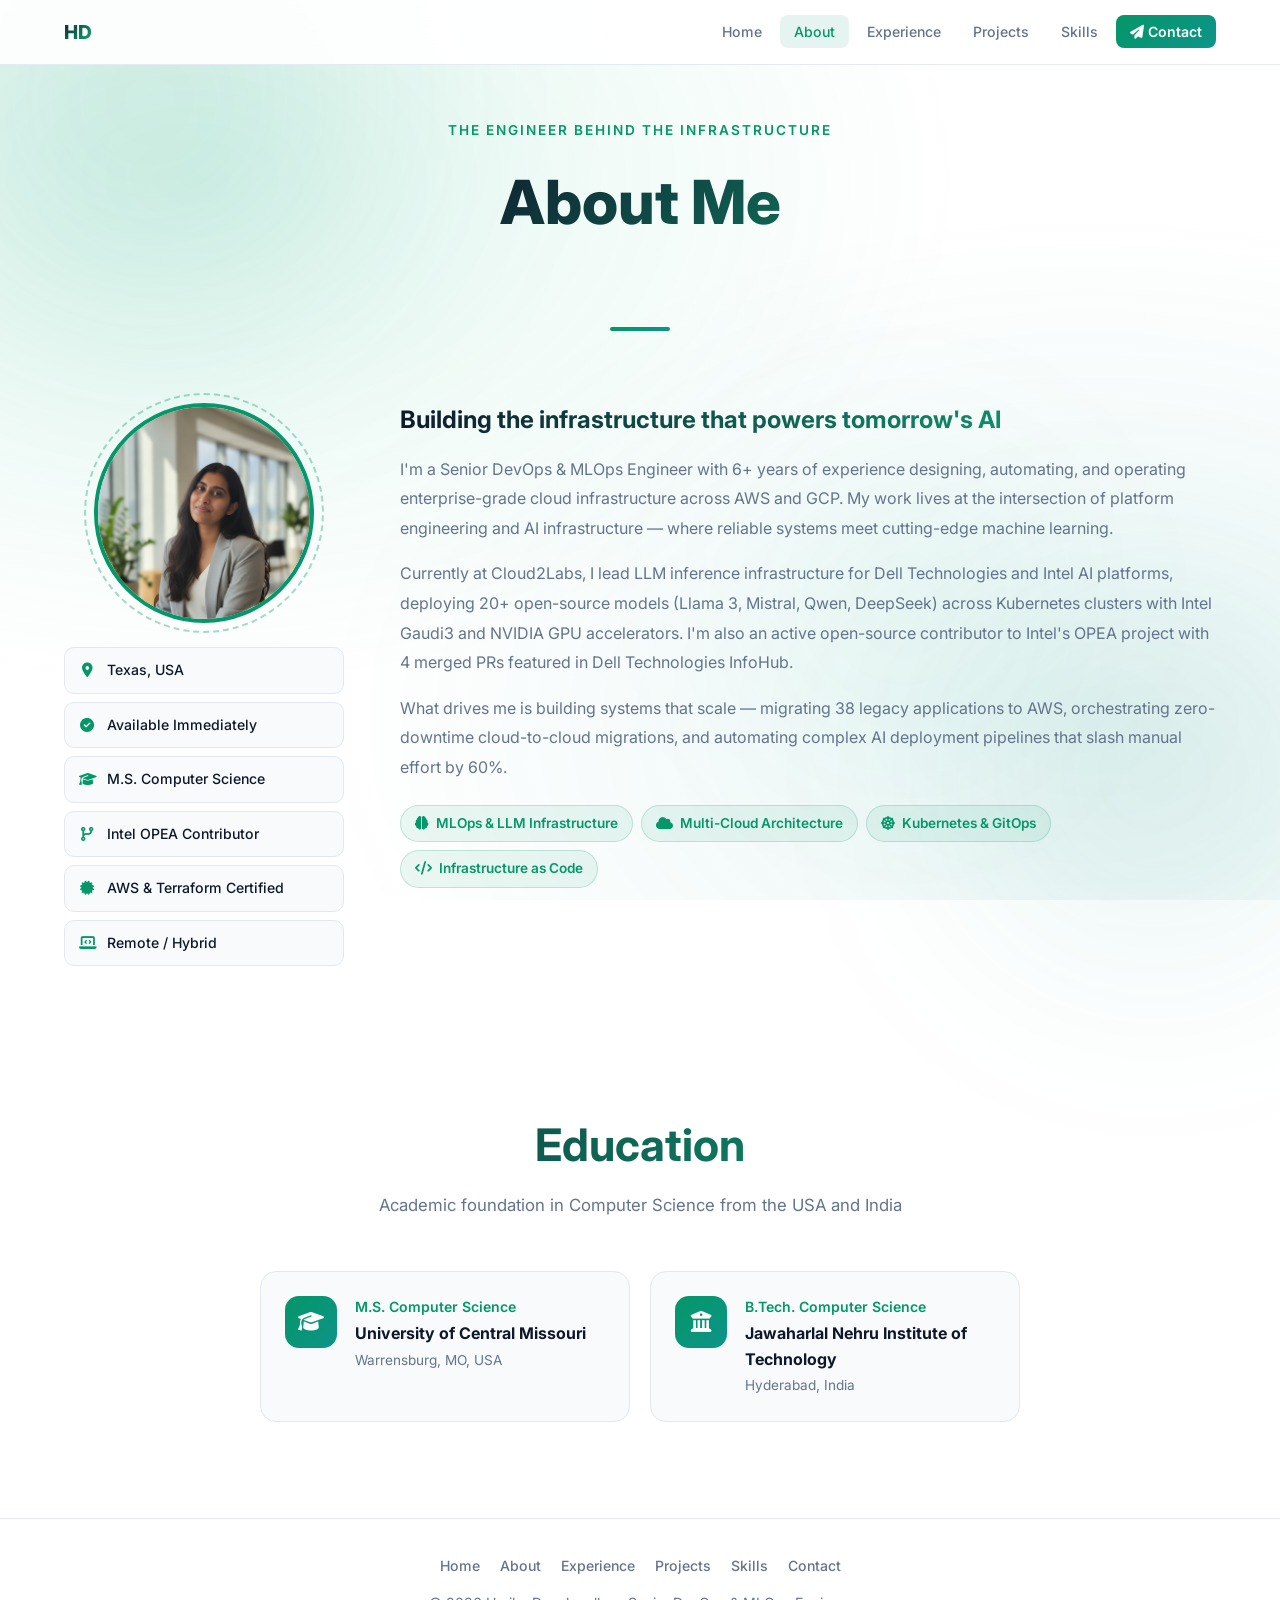
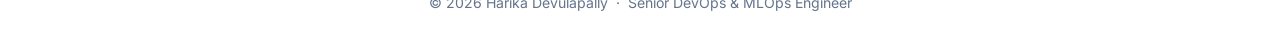
==== about.html @ 58b48db8 "Convert single-page portfolio to multi-page layout Split into 6 pages: Home (hero + achievements), A" ====
<!DOCTYPE html>
<html lang="en">
<head>
    <meta charset="UTF-8">
    <meta name="viewport" content="width=device-width, initial-scale=1.0">
    <title>About &mdash; Harika Devulapally</title>
    <link href="https://fonts.googleapis.com/css2?family=Inter:wght@300;400;500;600;700;800&display=swap" rel="stylesheet">
    <link rel="stylesheet" href="https://cdnjs.cloudflare.com/ajax/libs/font-awesome/6.4.0/css/all.min.css">
    <link rel="stylesheet" href="style.css">
</head>
<body>
    <div class="bg-animation"></div>
    <div class="blob blob-1"></div>
    <div class="blob blob-2"></div>
    <div class="blob blob-3"></div>
    <nav>
        <div class="nav-inner">
            <a href="index.html" class="nav-logo">HD</a>
            <button class="nav-toggle" onclick="toggleNav()" aria-label="Menu">
                <i class="fas fa-bars"></i>
            </button>
            <ul class="nav-links" id="navLinks">
                <li><a href="index.html" >Home</a></li>
                <li><a href="about.html" class="active">About</a></li>
                <li><a href="experience.html" >Experience</a></li>
                <li><a href="projects.html" >Projects</a></li>
                <li><a href="skills.html" >Skills</a></li>
                <li><a href="contact.html" class="nav-cta"><i class="fas fa-paper-plane"></i> Contact</a></li>
            </ul>
        </div>
    </nav>
    <div class="page-hero">
        <div class="container">
            <p class="page-hero-sub">The engineer behind the infrastructure</p>
            <h1>About Me</h1>
        </div>
    </div>
        <div class="page-hero-divider"></div>
    </div>

    <section>
        <div class="container">
            <div class="about-grid">
                <div class="about-avatar-col">
                    <div class="avatar-wrapper">
                        <img src="photo.jpg" alt="Harika Devulapally" class="avatar-photo"
                             onerror="this.style.display='none';document.getElementById('avatarFallback').style.display='flex'">
                        <div class="avatar" id="avatarFallback" style="display:none">HD</div>
                        <div class="avatar-ring"></div>
                    </div>
                    <div class="about-quick-facts">
                        <div class="quick-fact"><i class="fas fa-map-marker-alt"></i><span>Texas, USA</span></div>
                        <div class="quick-fact"><i class="fas fa-circle-check"></i><span>Available Immediately</span></div>
                        <div class="quick-fact"><i class="fas fa-graduation-cap"></i><span>M.S. Computer Science</span></div>
                        <div class="quick-fact"><i class="fas fa-code-branch"></i><span>Intel OPEA Contributor</span></div>
                        <div class="quick-fact"><i class="fas fa-certificate"></i><span>AWS &amp; Terraform Certified</span></div>
                        <div class="quick-fact"><i class="fas fa-laptop-code"></i><span>Remote / Hybrid</span></div>
                    </div>
                </div>
                <div class="about-bio-col">
                    <h3>Building the infrastructure that powers tomorrow's AI</h3>
                    <p>I'm a Senior DevOps &amp; MLOps Engineer with 6+ years of experience designing, automating, and operating enterprise-grade cloud infrastructure across AWS and GCP. My work lives at the intersection of platform engineering and AI infrastructure &mdash; where reliable systems meet cutting-edge machine learning.</p>
                    <p>Currently at Cloud2Labs, I lead LLM inference infrastructure for Dell Technologies and Intel AI platforms, deploying 20+ open-source models (Llama 3, Mistral, Qwen, DeepSeek) across Kubernetes clusters with Intel Gaudi3 and NVIDIA GPU accelerators. I'm also an active open-source contributor to Intel's OPEA project with 4 merged PRs featured in Dell Technologies InfoHub.</p>
                    <p>What drives me is building systems that scale &mdash; migrating 38 legacy applications to AWS, orchestrating zero-downtime cloud-to-cloud migrations, and automating complex AI deployment pipelines that slash manual effort by 60%.</p>
                    <div class="about-focus-areas">
                        <span class="focus-tag"><i class="fas fa-brain"></i> MLOps &amp; LLM Infrastructure</span>
                        <span class="focus-tag"><i class="fas fa-cloud"></i> Multi-Cloud Architecture</span>
                        <span class="focus-tag"><i class="fas fa-dharmachakra"></i> Kubernetes &amp; GitOps</span>
                        <span class="focus-tag"><i class="fas fa-code"></i> Infrastructure as Code</span>
                    </div>
                </div>
            </div>
        </div>
    </section>

    <section>
        <div class="container">
            <div class="section-header"><h2>Education</h2><p>Academic foundation in Computer Science from the USA and India</p></div>
            <div class="education-grid">
                <div class="edu-card"><div class="edu-icon"><i class="fas fa-graduation-cap"></i></div><div class="edu-info"><div class="degree">M.S. Computer Science</div><h4>University of Central Missouri</h4><p>Warrensburg, MO, USA</p></div></div>
                <div class="edu-card"><div class="edu-icon"><i class="fas fa-university"></i></div><div class="edu-info"><div class="degree">B.Tech. Computer Science</div><h4>Jawaharlal Nehru Institute of Technology</h4><p>Hyderabad, India</p></div></div>
            </div>
        </div>
    </section>

    <footer>
        <div class="container">
            <div class="footer-links">
                <a href="index.html">Home</a>
                <a href="about.html">About</a>
                <a href="experience.html">Experience</a>
                <a href="projects.html">Projects</a>
                <a href="skills.html">Skills</a>
                <a href="contact.html">Contact</a>
            </div>
            <p>&copy; 2026 Harika Devulapally &nbsp;&middot;&nbsp; Senior DevOps &amp; MLOps Engineer</p>
        </div>
    </footer>

    <button class="scroll-top" id="scrollTop" onclick="window.scrollTo({top:0,behavior:'smooth'})" aria-label="Back to top">
        <i class="fas fa-arrow-up"></i>
    </button>

    <div class="modal-overlay" id="scheduleModal">
        <div class="modal">
            <button class="modal-close" onclick="closeScheduleModal()"><i class="fas fa-times"></i></button>
            <h3><i class="fas fa-calendar-alt" style="color:var(--accent)"></i> Schedule a Meeting</h3>
            <p>Choose your preferred way to connect.</p>
            <div class="schedule-options">
                <a href="mailto:harikadevulapally2@gmail.com?subject=Meeting Request&body=Hi Harika," class="schedule-option">
                    <i class="fas fa-envelope"></i>
                    <div><strong>Email Me</strong><span>Send a meeting request via email</span></div>
                </a>
                <a href="https://www.linkedin.com/in/harikadevulapally/" target="_blank" class="schedule-option">
                    <i class="fab fa-linkedin"></i>
                    <div><strong>LinkedIn Message</strong><span>Connect on LinkedIn</span></div>
                </a>
                <a href="tel:913-742-3030" class="schedule-option">
                    <i class="fas fa-phone"></i>
                    <div><strong>Call Me</strong><span>Mon&ndash;Fri, 9 AM &ndash; 6 PM CST</span></div>
                </a>
            </div>
        </div>
    </div>

    <script>
        function openScheduleModal() {
            document.getElementById('scheduleModal').classList.add('active');
            document.body.style.overflow = 'hidden';
        }
        function closeScheduleModal() {
            document.getElementById('scheduleModal').classList.remove('active');
            document.body.style.overflow = 'auto';
        }
        document.getElementById('scheduleModal').addEventListener('click', function(e) {
            if (e.target === this) closeScheduleModal();
        });
        document.addEventListener('keydown', e => { if (e.key === 'Escape') closeScheduleModal(); });

        function toggleNav() {
            document.getElementById('navLinks').classList.toggle('open');
        }
        document.querySelectorAll('#navLinks a').forEach(a => {
            a.addEventListener('click', () => document.getElementById('navLinks').classList.remove('open'));
        });

        const scrollTopBtn = document.getElementById('scrollTop');
        window.addEventListener('scroll', () => {
            scrollTopBtn.classList.toggle('visible', window.scrollY > 400);
        });

        // Scroll reveal
        document.querySelectorAll(
            '.highlight-card,.tech-category,.timeline-item,.project-card,' +
            '.cert-card,.edu-card,.about-bio-col,.about-avatar-col,' +
            '.opensource-card,.section-header,.contact-section,.quick-fact'
        ).forEach((el, i) => {
            el.classList.add('reveal');
            const siblings = [...el.parentElement.children].filter(s => s.classList[0] === el.classList[0]);
            el.style.transitionDelay = (siblings.indexOf(el) * 0.09) + 's';
        });
        const ro = new IntersectionObserver((entries) => {
            entries.forEach(e => { if (e.isIntersecting) { e.target.classList.add('revealed'); ro.unobserve(e.target); } });
        }, { threshold: 0.1, rootMargin: '0px 0px -40px 0px' });
        document.querySelectorAll('.reveal').forEach(el => ro.observe(el));

        // Stat counters
        function animateCounter(el) {
            const target = parseInt(el.dataset.target);
            const suffix = (el.dataset.suffix || '').trim();
            let start = null;
            function step(ts) {
                if (!start) start = ts;
                const p = Math.min((ts - start) / 1400, 1);
                const ease = 1 - Math.pow(1 - p, 3);
                el.textContent = Math.floor(ease * target) + suffix;
                if (p < 1) requestAnimationFrame(step);
                else el.textContent = target + suffix;
            }
            requestAnimationFrame(step);
        }
        const co = new IntersectionObserver((entries) => {
            entries.forEach(e => { if (e.isIntersecting && e.target.dataset.target) { animateCounter(e.target); co.unobserve(e.target); } });
        }, { threshold: 0.5 });
        document.querySelectorAll('.stat-number[data-target]').forEach(el => co.observe(el));
    </script>
</body>
</html>
---- style.css ----
:root {
    --primary: #059669;
    --primary-dark: #047857;
    --secondary: #0d9488;
    --accent: #10b981;
    --darker: #ffffff;
    --card: #f8fafc;
    --text: #0f172a;
    --text-muted: #64748b;
    --border: #e2e8f0;
    --success: #059669;
}

* { margin: 0; padding: 0; box-sizing: border-box; }

html { scroll-behavior: smooth; }

body {
    font-family: 'Inter', sans-serif;
    background: var(--darker);
    color: var(--text);
    line-height: 1.6;
    overflow-x: hidden;
    animation: pageFadeIn 0.4s ease;
}

@keyframes pageFadeIn { from { opacity: 0; } to { opacity: 1; } }

/* ── Background ── */
.bg-animation {
    position: fixed; top: 0; left: 0; width: 100%; height: 100%; z-index: -1;
    background:
        radial-gradient(ellipse at 15% 20%, rgba(16,185,129,0.12) 0%, transparent 50%),
        radial-gradient(ellipse at 85% 80%, rgba(13,148,136,0.09) 0%, transparent 50%);
}

.blob { position: fixed; border-radius: 50%; filter: blur(90px); pointer-events: none; z-index: -1; opacity: 0; }
.blob-1 { width:700px;height:700px; background:radial-gradient(circle,rgba(5,150,105,0.16),transparent 70%); top:-250px;left:-200px; animation:blobFloat1 14s ease-in-out infinite,blobIn 1.5s 0.2s ease forwards; }
.blob-2 { width:550px;height:550px; background:radial-gradient(circle,rgba(13,148,136,0.12),transparent 70%); bottom:-150px;right:-150px; animation:blobFloat2 18s ease-in-out infinite,blobIn 1.5s 0.5s ease forwards; }
.blob-3 { width:400px;height:400px; background:radial-gradient(circle,rgba(16,185,129,0.08),transparent 70%); top:45%;left:55%; animation:blobFloat3 12s ease-in-out infinite,blobIn 1.5s 0.8s ease forwards; }
@keyframes blobIn { to { opacity:1; } }
@keyframes blobFloat1 { 0%,100%{transform:translate(0,0) scale(1)} 33%{transform:translate(80px,70px) scale(1.05)} 66%{transform:translate(-50px,100px) scale(0.95)} }
@keyframes blobFloat2 { 0%,100%{transform:translate(0,0) scale(1)} 33%{transform:translate(-70px,-90px) scale(1.08)} 66%{transform:translate(50px,-50px) scale(0.96)} }
@keyframes blobFloat3 { 0%,100%{transform:translate(0,0)} 50%{transform:translate(-60px,-80px)} }

/* ── Nav ── */
nav {
    position: fixed; top:0; left:0; right:0; z-index:900;
    background: rgba(255,255,255,0.92);
    backdrop-filter: blur(16px);
    border-bottom: 1px solid rgba(226,232,240,0.9);
}
.nav-inner { max-width:1200px;margin:0 auto;padding:0 24px;height:64px;display:flex;align-items:center;justify-content:space-between; }
.nav-logo { font-weight:800;font-size:1.2rem;background:linear-gradient(135deg,var(--text),var(--accent));-webkit-background-clip:text;-webkit-text-fill-color:transparent;background-clip:text;text-decoration:none; }
.nav-links { display:flex;gap:4px;list-style:none; }
.nav-links a { padding:8px 14px;border-radius:8px;color:var(--text-muted);text-decoration:none;font-size:0.88rem;font-weight:500;transition:all 0.2s ease; }
.nav-links a:hover,.nav-links a.active { color:var(--primary);background:rgba(5,150,105,0.1); }
.nav-cta { background:linear-gradient(135deg,var(--primary),var(--secondary))!important;color:white!important;font-weight:600!important; }
.nav-cta:hover { opacity:0.9!important; }
.nav-cta.active { background:linear-gradient(135deg,var(--primary-dark),var(--secondary))!important; }
.nav-toggle { display:none;background:none;border:none;color:var(--text);font-size:1.4rem;cursor:pointer; }

/* ── Container ── */
.container { max-width:1200px;margin:0 auto;padding:0 24px; }

/* ── Page Hero (inner pages) ── */
.page-hero {
    padding: 120px 0 56px;
    text-align: center;
    position: relative;
}
.page-hero-sub {
    font-size: 0.85rem;
    font-weight: 600;
    text-transform: uppercase;
    letter-spacing: 2px;
    color: var(--primary);
    margin-bottom: 12px;
}
.page-hero h1 {
    font-size: clamp(2.2rem,5vw,3.8rem);
    font-weight: 800;
    background: linear-gradient(135deg, var(--text) 30%, var(--accent));
    -webkit-background-clip: text; -webkit-text-fill-color: transparent; background-clip: text;
}
.page-hero-divider {
    width: 60px; height: 4px;
    background: linear-gradient(90deg,var(--primary),var(--secondary));
    border-radius: 2px;
    margin: 20px auto 0;
}

/* ── Hero (home) ── */
.hero {
    min-height: 100vh;
    display: grid;
    grid-template-columns: 1fr 420px;
    gap: 60px;
    align-items: center;
    padding: 100px 0 60px;
    max-width: 1200px;
    margin: 0 auto;
    padding-left: 24px;
    padding-right: 24px;
}
.hero-text { text-align: left; }
.hero-text > * { opacity:0;transform:translateY(20px);animation:heroUp 0.6s ease forwards; }
.hero-text > *:nth-child(1){animation-delay:0.1s}
.hero-text > *:nth-child(2){animation-delay:0.2s}
.hero-text > *:nth-child(3){animation-delay:0.3s}
.hero-text > *:nth-child(4){animation-delay:0.4s}
.hero-text > *:nth-child(5){animation-delay:0.5s}
.hero-text > *:nth-child(6){animation-delay:0.6s}
.hero-text > *:nth-child(7){animation-delay:0.7s}
@keyframes heroUp { to { opacity:1;transform:translateY(0); } }

.status-badge {
    display:inline-flex;align-items:center;gap:8px;
    background:rgba(5,150,105,0.12);border:1px solid rgba(5,150,105,0.3);
    color:var(--success);padding:8px 20px;border-radius:50px;
    font-size:0.88rem;font-weight:600;margin-bottom:20px;
    animation: pulse 2s ease-in-out infinite;
}
.status-badge::before { content:'';width:8px;height:8px;background:var(--success);border-radius:50%;animation:blink 2s ease-in-out infinite; }
@keyframes blink { 0%,100%{opacity:1} 50%{opacity:0.3} }
@keyframes pulse { 0%,100%{box-shadow:0 0 0 0 rgba(5,150,105,0.4)} 50%{box-shadow:0 0 0 10px rgba(5,150,105,0)} }

.hero-text h1 { font-size:clamp(2.6rem,5vw,4rem);font-weight:800;line-height:1.1;margin-bottom:12px;background:linear-gradient(135deg,var(--text) 0%,var(--accent) 100%);-webkit-background-clip:text;-webkit-text-fill-color:transparent;background-clip:text; }
.hero-text .subtitle { font-size:1.2rem;color:var(--text-muted);font-weight:400;margin-bottom:8px; }
.hero-text .tagline { font-size:0.95rem;color:var(--accent);font-weight:500;margin-bottom:28px;letter-spacing:0.3px; }

.hero-location { display:flex;flex-wrap:wrap;gap:16px;margin-bottom:32px;color:var(--text-muted);font-size:0.9rem; }
.hero-location span { display:flex;align-items:center;gap:6px; }
.hero-location i { color:var(--primary); }

/* Stats */
.stats-row { display:flex;flex-wrap:wrap;gap:24px;margin-bottom:32px;padding:20px 24px;background:rgba(255,255,255,0.85);border:1px solid var(--border);border-radius:16px;backdrop-filter:blur(8px); }
.stat-item { text-align:center; }
.stat-number { font-size:1.8rem;font-weight:800;background:linear-gradient(135deg,var(--primary),var(--accent));-webkit-background-clip:text;-webkit-text-fill-color:transparent;background-clip:text;line-height:1;margin-bottom:2px; }
.stat-label { font-size:0.72rem;color:var(--text-muted);font-weight:600;text-transform:uppercase;letter-spacing:0.5px; }

/* CTA */
.cta-group { display:flex;gap:12px;flex-wrap:wrap;margin-bottom:28px; }
.btn { display:inline-flex;align-items:center;gap:8px;padding:12px 26px;border-radius:10px;font-weight:600;font-size:0.95rem;text-decoration:none;transition:all 0.3s ease;cursor:pointer;border:none;position:relative;overflow:hidden; }
.btn::before { content:'';position:absolute;top:0;left:-100%;width:100%;height:100%;background:linear-gradient(90deg,transparent,rgba(255,255,255,0.2),transparent);transition:left 0.5s ease; }
.btn:hover::before { left:100%; }
.btn-primary { background:linear-gradient(135deg,var(--primary),var(--secondary));color:white;box-shadow:0 4px 16px rgba(5,150,105,0.35); }
.btn-primary:hover { transform:translateY(-2px);box-shadow:0 8px 24px rgba(5,150,105,0.5); }
.btn-secondary { background:var(--card);color:var(--text);border:1px solid var(--border); }
.btn-secondary:hover { border-color:var(--primary);transform:translateY(-2px); }
.btn-github { background:#24292e;color:white;border:1px solid #3d444d; }
.btn-github:hover { background:#2d333b;transform:translateY(-2px); }
.btn-schedule { background:linear-gradient(135deg,#4285f4,#34a853);color:white;box-shadow:0 4px 16px rgba(66,133,244,0.35); }
.btn-schedule:hover { transform:translateY(-2px);box-shadow:0 8px 24px rgba(66,133,244,0.5); }

/* Social */
.social-links { display:flex;gap:12px; }
.social-link { width:44px;height:44px;border-radius:10px;background:var(--card);border:1px solid var(--border);display:flex;align-items:center;justify-content:center;color:var(--text-muted);font-size:1.1rem;transition:all 0.3s ease;text-decoration:none; }
.social-link:hover { background:var(--primary);color:white;transform:translateY(-3px);box-shadow:0 6px 16px rgba(5,150,105,0.35); }

/* Hero photo */
.hero-photo-col {
    display: flex;
    justify-content: center;
    align-items: center;
    opacity: 0;
    transform: translateX(30px);
    animation: photoIn 0.8s 0.4s ease forwards;
}
@keyframes photoIn { to { opacity:1;transform:translateX(0); } }
.hero-photo-wrapper { position:relative;width:360px;height:420px; }
.hero-photo-wrapper img {
    width:100%;height:100%;
    object-fit:cover;object-position:center top;
    border-radius:24px;
    box-shadow:0 24px 60px rgba(5,150,105,0.2), 0 8px 24px rgba(0,0,0,0.1);
    position:relative;z-index:1;
}
.hero-photo-bg {
    position:absolute;inset:-12px;
    background:linear-gradient(135deg,var(--primary),var(--secondary));
    border-radius:30px;opacity:0.15;z-index:0;
}
.hero-photo-badge {
    position:absolute;bottom:-16px;right:-16px;z-index:2;
    background:white;border:1px solid var(--border);border-radius:14px;
    padding:12px 18px;display:flex;align-items:center;gap:10px;
    box-shadow:0 8px 24px rgba(0,0,0,0.1);
    animation: badgeFloat 3s ease-in-out infinite;
}
@keyframes badgeFloat { 0%,100%{transform:translateY(0)} 50%{transform:translateY(-6px)} }
.hero-photo-badge i { color:var(--primary);font-size:1.2rem; }
.hero-photo-badge span { font-weight:600;font-size:0.85rem;color:var(--text); }

/* ── Section ── */
section { padding:72px 0; }
.section-header { text-align:center;margin-bottom:52px; }
.section-header h2 { font-size:clamp(1.8rem,4vw,2.8rem);font-weight:700;margin-bottom:10px;background:linear-gradient(135deg,var(--text),var(--accent));-webkit-background-clip:text;-webkit-text-fill-color:transparent;background-clip:text; }
.section-header p { color:var(--text-muted);font-size:1.05rem;max-width:560px;margin:0 auto; }

/* ── Highlight cards ── */
.highlights-grid { display:grid;grid-template-columns:repeat(auto-fit,minmax(290px,1fr));gap:20px; }
.highlight-card { background:var(--card);border:1px solid var(--border);border-radius:16px;padding:28px;transition:all 0.3s ease;position:relative;overflow:hidden; }
.highlight-card::before { content:'';position:absolute;top:0;left:0;width:100%;height:3px;background:linear-gradient(90deg,var(--primary),var(--secondary));transform:scaleX(0);transition:transform 0.3s ease; }
.highlight-card:hover::before { transform:scaleX(1); }
.highlight-card:hover { transform:translateY(-5px);box-shadow:0 16px 36px rgba(5,150,105,0.1);border-color:var(--primary); }
.highlight-icon { width:52px;height:52px;border-radius:14px;background:linear-gradient(135deg,var(--primary),var(--secondary));display:flex;align-items:center;justify-content:center;font-size:1.4rem;margin-bottom:16px;color:white; }
.highlight-card h3 { font-size:1.15rem;font-weight:700;margin-bottom:10px; }
.highlight-card p { color:var(--text-muted);font-size:0.92rem;line-height:1.7; }
.highlight-metric { display:inline-block;background:rgba(5,150,105,0.1);color:var(--primary);padding:4px 12px;border-radius:20px;font-size:0.8rem;font-weight:700;margin-top:12px; }

/* ── About ── */
.about-grid { display:grid;grid-template-columns:280px 1fr;gap:56px;align-items:start; }
.about-avatar-col { display:flex;flex-direction:column;align-items:center;gap:24px; }
.avatar-wrapper { position:relative;width:220px;height:220px; }
.avatar-photo { width:220px;height:220px;border-radius:50%;object-fit:cover;object-position:center top;border:4px solid var(--primary);position:relative;z-index:1; }
.avatar { width:220px;height:220px;border-radius:50%;background:linear-gradient(135deg,var(--primary),var(--secondary));display:flex;align-items:center;justify-content:center;font-size:3.5rem;font-weight:800;color:white;position:relative;z-index:1; }
.avatar-ring { position:absolute;inset:-10px;border-radius:50%;border:2px dashed var(--primary);opacity:0.35;animation:spin 10s linear infinite; }
@keyframes spin { from{transform:rotate(0deg)} to{transform:rotate(360deg)} }
.about-quick-facts { width:100%;display:flex;flex-direction:column;gap:8px; }
.quick-fact { display:flex;align-items:center;gap:12px;background:var(--card);border:1px solid var(--border);border-radius:10px;padding:11px 14px;font-size:0.88rem;font-weight:500;transition:border-color 0.2s; }
.quick-fact:hover { border-color:var(--primary); }
.quick-fact i { color:var(--primary);width:16px;text-align:center;flex-shrink:0; }
.about-bio-col h3 { font-size:1.5rem;font-weight:700;margin-bottom:18px;line-height:1.4;background:linear-gradient(135deg,var(--text),var(--accent));-webkit-background-clip:text;-webkit-text-fill-color:transparent;background-clip:text; }
.about-bio-col p { color:var(--text-muted);font-size:1rem;line-height:1.85;margin-bottom:16px; }
.about-focus-areas { display:flex;flex-wrap:wrap;gap:8px;margin-top:22px; }
.focus-tag { display:inline-flex;align-items:center;gap:7px;background:rgba(5,150,105,0.08);border:1px solid rgba(5,150,105,0.2);color:var(--primary);padding:7px 14px;border-radius:50px;font-size:0.85rem;font-weight:600; }

/* ── Timeline ── */
.timeline { position:relative;max-width:800px;margin:0 auto; }
.timeline::before { content:'';position:absolute;left:24px;top:0;bottom:0;width:2px;background:linear-gradient(180deg,var(--primary),var(--secondary)); }
.timeline-item { position:relative;padding-left:70px;margin-bottom:36px; }
.timeline-dot { position:absolute;left:15px;top:6px;width:20px;height:20px;border-radius:50%;background:var(--primary);border:4px solid white;box-shadow:0 0 0 4px rgba(5,150,105,0.25); }
.timeline-content { background:var(--card);border:1px solid var(--border);border-radius:16px;padding:26px;transition:all 0.3s ease; }
.timeline-content:hover { border-color:var(--primary);transform:translateX(4px);box-shadow:0 8px 24px rgba(5,150,105,0.08); }
.timeline-header { display:flex;justify-content:space-between;align-items:flex-start;margin-bottom:12px;flex-wrap:wrap;gap:8px; }
.timeline-header h3 { font-size:1.15rem;font-weight:700; }
.timeline-header .company { color:var(--primary);font-weight:500;font-size:0.95rem; }
.timeline-date { color:var(--text-muted);font-size:0.87rem;display:flex;align-items:center;gap:6px; }
.timeline-content ul { list-style:none;margin-top:14px; }
.timeline-content li { color:var(--text-muted);font-size:0.92rem;padding:5px 0 5px 20px;position:relative;line-height:1.65; }
.timeline-content li::before { content:'\25B8';position:absolute;left:0;color:var(--primary); }

/* ── Projects ── */
.projects-grid { display:grid;grid-template-columns:repeat(auto-fit,minmax(320px,1fr));gap:22px; }
.project-card { background:var(--card);border:1px solid var(--border);border-radius:20px;padding:28px;transition:all 0.3s ease;display:flex;flex-direction:column;position:relative;overflow:hidden; }
.project-card::after { content:'';position:absolute;bottom:0;left:0;right:0;height:3px;background:linear-gradient(90deg,var(--primary),var(--accent));transform:scaleX(0);transition:transform 0.3s ease; }
.project-card:hover::after { transform:scaleX(1); }
.project-card:hover { transform:translateY(-6px);box-shadow:0 20px 44px rgba(5,150,105,0.1);border-color:var(--primary); }
.project-header { display:flex;align-items:center;gap:14px;margin-bottom:14px; }
.project-icon { width:50px;height:50px;border-radius:14px;background:linear-gradient(135deg,var(--primary),var(--secondary));display:flex;align-items:center;justify-content:center;font-size:1.3rem;color:white;flex-shrink:0; }
.project-header h3 { font-size:1.1rem;font-weight:700;line-height:1.3; }
.project-card p { color:var(--text-muted);font-size:0.92rem;line-height:1.7;flex:1;margin-bottom:18px; }
.project-stack { display:flex;flex-wrap:wrap;gap:6px; }
.stack-tag { background:rgba(16,185,129,0.1);border:1px solid rgba(16,185,129,0.2);color:var(--primary);padding:4px 10px;border-radius:6px;font-size:0.76rem;font-weight:700; }

/* ── Open Source ── */
.opensource-card { background:linear-gradient(135deg,rgba(5,150,105,0.07),rgba(13,148,136,0.07));border:1px solid rgba(5,150,105,0.25);border-radius:20px;padding:48px;text-align:center;position:relative;overflow:hidden; }
.opensource-card::before { content:'';position:absolute;top:-50%;right:-50%;width:100%;height:100%;background:radial-gradient(circle,rgba(5,150,105,0.12) 0%,transparent 70%);animation:float 6s ease-in-out infinite; }
@keyframes float { 0%,100%{transform:translate(0,0)} 50%{transform:translate(-20px,-20px)} }
.opensource-icon { width:72px;height:72px;border-radius:20px;background:linear-gradient(135deg,var(--primary),var(--secondary));display:flex;align-items:center;justify-content:center;font-size:2rem;color:white;margin:0 auto 20px;position:relative;z-index:1; }
.opensource-card h3 { font-size:1.7rem;font-weight:700;margin-bottom:14px;position:relative;z-index:1; }
.opensource-card p { color:var(--text-muted);max-width:600px;margin:0 auto 24px;position:relative;z-index:1;font-size:0.97rem; }
.opensource-badge { display:inline-flex;align-items:center;gap:8px;background:rgba(5,150,105,0.15);border:1px solid rgba(5,150,105,0.3);color:var(--success);padding:9px 22px;border-radius:50px;font-weight:600;margin-bottom:24px;position:relative;z-index:1; }
.pr-links { display:flex;flex-wrap:wrap;justify-content:center;gap:10px;position:relative;z-index:1; }
.pr-link { display:inline-flex;align-items:center;gap:8px;background:white;border:1px solid var(--border);color:var(--text);padding:10px 16px;border-radius:10px;text-decoration:none;font-size:0.88rem;font-weight:500;transition:all 0.3s ease; }
.pr-link:hover { border-color:var(--primary);color:var(--primary);transform:translateY(-2px); }
.pr-link i { color:var(--primary);font-size:0.82rem; }

/* ── Skills ── */
.tech-categories { display:grid;grid-template-columns:repeat(auto-fit,minmax(240px,1fr));gap:20px; }
.tech-category { background:var(--card);border:1px solid var(--border);border-radius:16px;padding:24px;transition:all 0.3s ease; }
.tech-category:hover { border-color:var(--primary);box-shadow:0 8px 24px rgba(5,150,105,0.08); }
.tech-category h3 { font-size:1rem;font-weight:700;margin-bottom:14px;display:flex;align-items:center;gap:8px; }
.tech-category h3 i { color:var(--primary); }
.tech-tags { display:flex;flex-wrap:wrap;gap:7px; }
.tech-tag { background:rgba(5,150,105,0.08);border:1px solid rgba(5,150,105,0.18);color:var(--text);padding:5px 12px;border-radius:20px;font-size:0.82rem;font-weight:500;transition:all 0.2s ease; }
.tech-tag:hover { background:var(--primary);color:white;transform:scale(1.05); }

/* ── Certs & Education ── */
.certs-grid { display:grid;grid-template-columns:repeat(auto-fit,minmax(280px,1fr));gap:20px; }
.cert-card { background:var(--card);border:1px solid var(--border);border-radius:16px;padding:24px;display:flex;align-items:center;gap:18px;transition:all 0.3s ease; }
.cert-card:hover { border-color:var(--primary);transform:translateY(-3px);box-shadow:0 10px 28px rgba(5,150,105,0.1); }
.cert-icon { width:56px;height:56px;border-radius:14px;background:linear-gradient(135deg,var(--primary),var(--secondary));display:flex;align-items:center;justify-content:center;font-size:1.4rem;color:white;flex-shrink:0; }
.cert-info h4 { font-size:1rem;font-weight:700;margin-bottom:4px; }
.cert-info p { color:var(--text-muted);font-size:0.88rem; }
.education-grid { display:grid;grid-template-columns:repeat(auto-fit,minmax(300px,1fr));gap:20px;max-width:760px;margin:0 auto; }
.edu-card { background:var(--card);border:1px solid var(--border);border-radius:16px;padding:24px;display:flex;gap:18px;transition:all 0.3s ease; }
.edu-card:hover { border-color:var(--primary);transform:translateY(-3px); }
.edu-icon { width:52px;height:52px;border-radius:14px;background:linear-gradient(135deg,var(--primary),var(--secondary));display:flex;align-items:center;justify-content:center;font-size:1.3rem;color:white;flex-shrink:0; }
.edu-info .degree { color:var(--primary);font-weight:600;font-size:0.88rem;margin-bottom:3px; }
.edu-info h4 { font-size:1rem;font-weight:700;margin-bottom:3px; }
.edu-info p { color:var(--text-muted);font-size:0.85rem; }

/* ── Contact ── */
.contact-section { background:linear-gradient(135deg,rgba(5,150,105,0.07),rgba(16,185,129,0.07));border:1px solid rgba(5,150,105,0.2);border-radius:24px;padding:60px;text-align:center; }
.contact-section h2 { font-size:2.4rem;font-weight:700;margin-bottom:14px; }
.contact-section > p { color:var(--text-muted);font-size:1.05rem;margin-bottom:40px;max-width:480px;margin-left:auto;margin-right:auto; }
.contact-grid { display:grid;grid-template-columns:repeat(auto-fit,minmax(190px,1fr));gap:16px;max-width:700px;margin:0 auto 36px; }
.contact-item { background:white;border:1px solid var(--border);border-radius:12px;padding:18px;display:flex;align-items:center;gap:12px;text-decoration:none;color:var(--text);transition:all 0.3s ease; }
.contact-item:hover { border-color:var(--primary);transform:translateY(-3px);box-shadow:0 8px 24px rgba(5,150,105,0.12); }
.contact-item i { color:var(--primary);font-size:1.1rem; }
.contact-item span { font-weight:500;font-size:0.9rem; }

/* ── Modal ── */
.modal-overlay { display:none;position:fixed;top:0;left:0;width:100%;height:100%;background:rgba(15,23,42,0.7);backdrop-filter:blur(10px);z-index:1000;justify-content:center;align-items:center;padding:20px; }
.modal-overlay.active { display:flex; }
.modal { background:white;border:1px solid var(--border);border-radius:20px;padding:36px;max-width:480px;width:100%;position:relative;animation:modalIn 0.3s ease; }
@keyframes modalIn { from{opacity:0;transform:scale(0.92)} to{opacity:1;transform:scale(1)} }
.modal-close { position:absolute;top:18px;right:18px;background:none;border:none;color:var(--text-muted);font-size:1.4rem;cursor:pointer; }
.modal h3 { font-size:1.4rem;font-weight:700;margin-bottom:6px; }
.modal p { color:var(--text-muted);margin-bottom:20px; }
.schedule-options { display:flex;flex-direction:column;gap:10px; }
.schedule-option { display:flex;align-items:center;gap:14px;background:var(--card);border:1px solid var(--border);border-radius:12px;padding:14px 18px;text-decoration:none;color:var(--text);transition:all 0.3s ease; }
.schedule-option:hover { border-color:var(--primary);background:rgba(5,150,105,0.06); }
.schedule-option i { font-size:1.3rem;color:var(--primary); }
.schedule-option strong { display:block;font-weight:600;font-size:0.95rem; }
.schedule-option span { font-size:0.85rem;color:var(--text-muted); }

/* ── Scroll top ── */
.scroll-top { position:fixed;bottom:28px;right:28px;width:44px;height:44px;border-radius:10px;background:linear-gradient(135deg,var(--primary),var(--secondary));color:white;border:none;cursor:pointer;font-size:1rem;display:flex;align-items:center;justify-content:center;opacity:0;transform:translateY(20px);transition:all 0.3s ease;z-index:800;box-shadow:0 4px 16px rgba(5,150,105,0.4); }
.scroll-top.visible { opacity:1;transform:translateY(0); }
.scroll-top:hover { transform:translateY(-3px); }

/* ── Footer ── */
footer { text-align:center;padding:36px 0;color:var(--text-muted);font-size:0.88rem;border-top:1px solid var(--border);margin-top:24px; }
.footer-links { display:flex;justify-content:center;gap:20px;margin-bottom:14px;flex-wrap:wrap; }
.footer-links a { color:var(--text-muted);text-decoration:none;font-weight:500;transition:color 0.2s; }
.footer-links a:hover { color:var(--primary); }

/* ── Scroll reveal ── */
.reveal { opacity:0;transform:translateY(32px);transition:opacity 0.6s ease,transform 0.6s ease; }
.reveal.revealed { opacity:1;transform:translateY(0); }

::selection { background:rgba(5,150,105,0.2);color:var(--text); }

/* ── Responsive ── */
@media (max-width:900px) {
    .hero { grid-template-columns:1fr;text-align:center;padding-top:90px; }
    .hero-text { text-align:center; }
    .hero-location { justify-content:center; }
    .cta-group { justify-content:center; }
    .social-links { justify-content:center; }
    .hero-photo-col { order:-1; }
    .hero-photo-wrapper { width:240px;height:280px; }
    .about-grid { grid-template-columns:1fr; }
    .about-avatar-col { align-items:center; }
}
@media (max-width:768px) {
    .nav-links { display:none; }
    .nav-toggle { display:block; }
    .nav-links.open { display:flex;flex-direction:column;position:absolute;top:64px;left:0;right:0;background:rgba(255,255,255,0.98);padding:16px;border-bottom:1px solid var(--border);backdrop-filter:blur(16px); }
    .contact-section { padding:36px 20px; }
    .opensource-card { padding:28px 16px; }
    .timeline::before { left:14px; }
    .timeline-item { padding-left:48px; }
    .timeline-dot { left:5px; }
    .modal { padding:28px 18px; }
    .cta-group { flex-direction:column;align-items:stretch; }
    .btn { justify-content:center; }
}
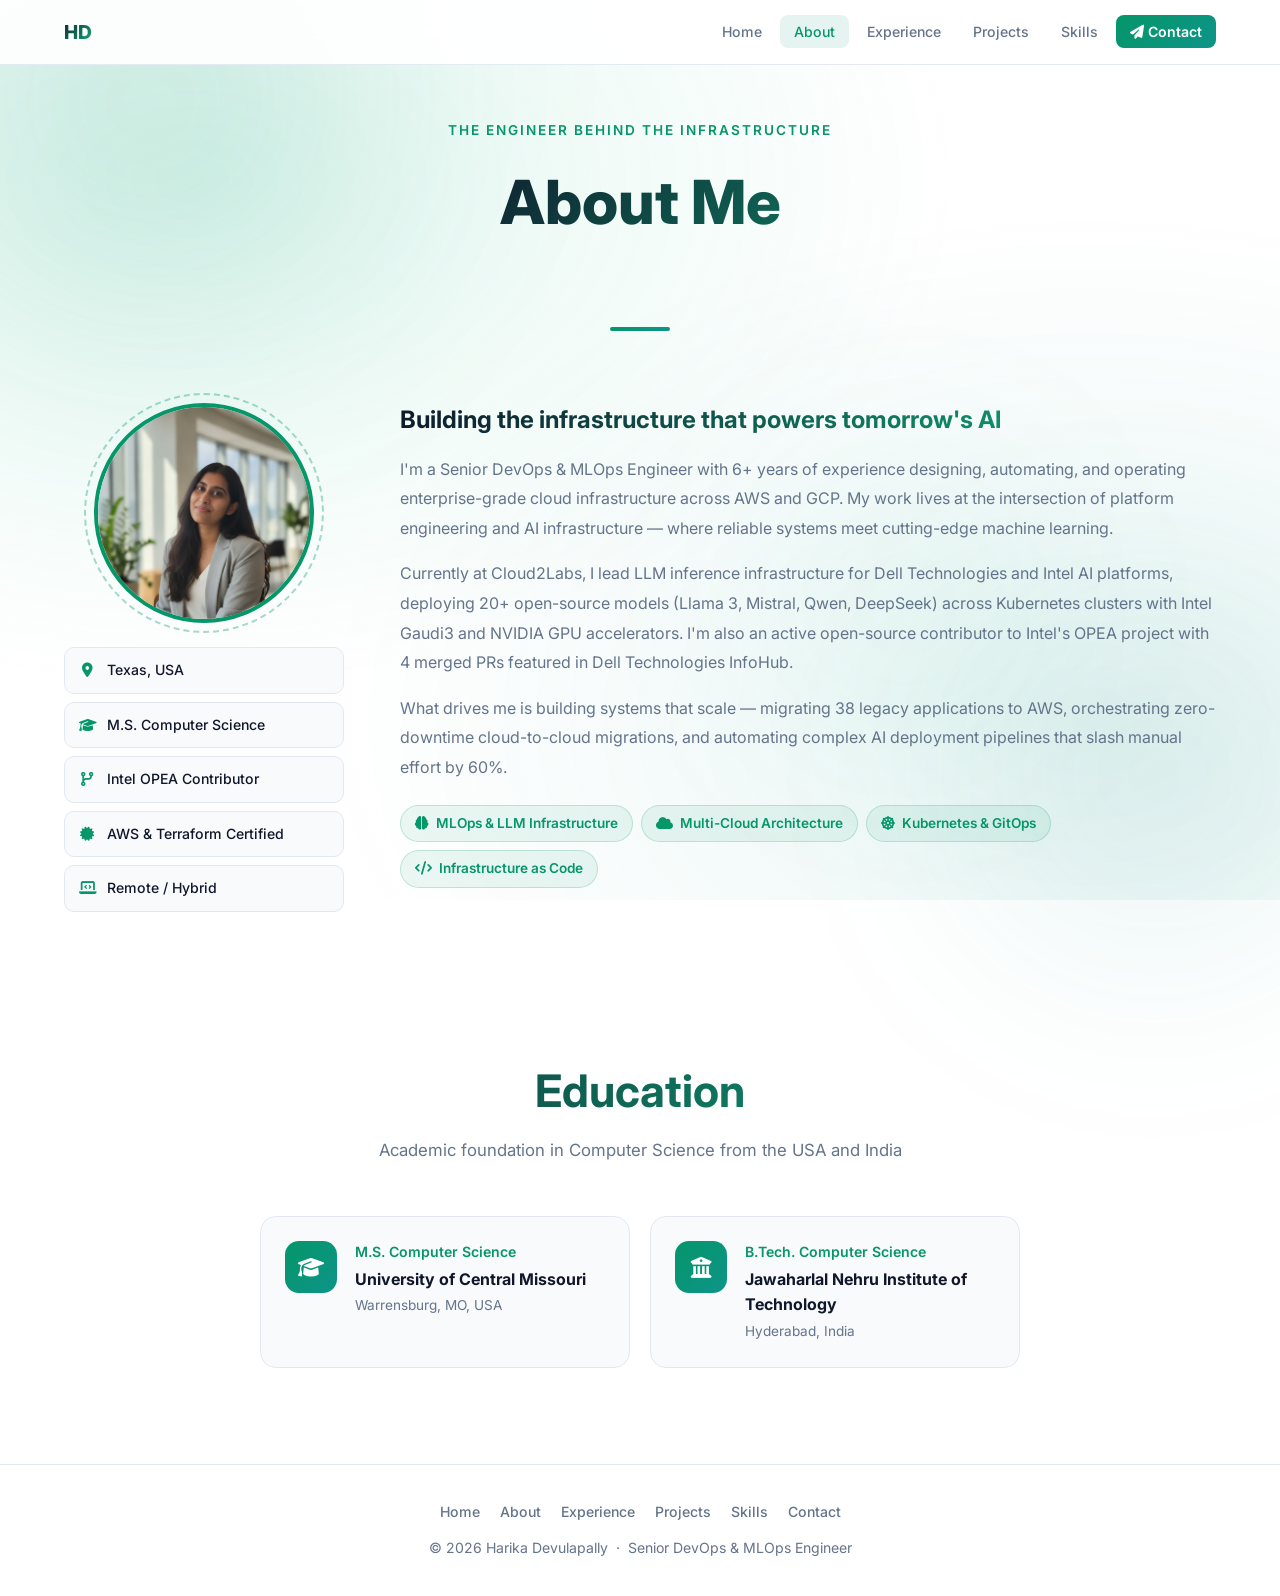
==== commit 39b80446: "Remove Open to Work badge and salary range; focus on portfolio" ====
--- a/about.html
+++ b/about.html
@@ -50,7 +50,6 @@
                     </div>
                     <div class="about-quick-facts">
                         <div class="quick-fact"><i class="fas fa-map-marker-alt"></i><span>Texas, USA</span></div>
-                        <div class="quick-fact"><i class="fas fa-circle-check"></i><span>Available Immediately</span></div>
                         <div class="quick-fact"><i class="fas fa-graduation-cap"></i><span>M.S. Computer Science</span></div>
                         <div class="quick-fact"><i class="fas fa-code-branch"></i><span>Intel OPEA Contributor</span></div>
                         <div class="quick-fact"><i class="fas fa-certificate"></i><span>AWS &amp; Terraform Certified</span></div>
